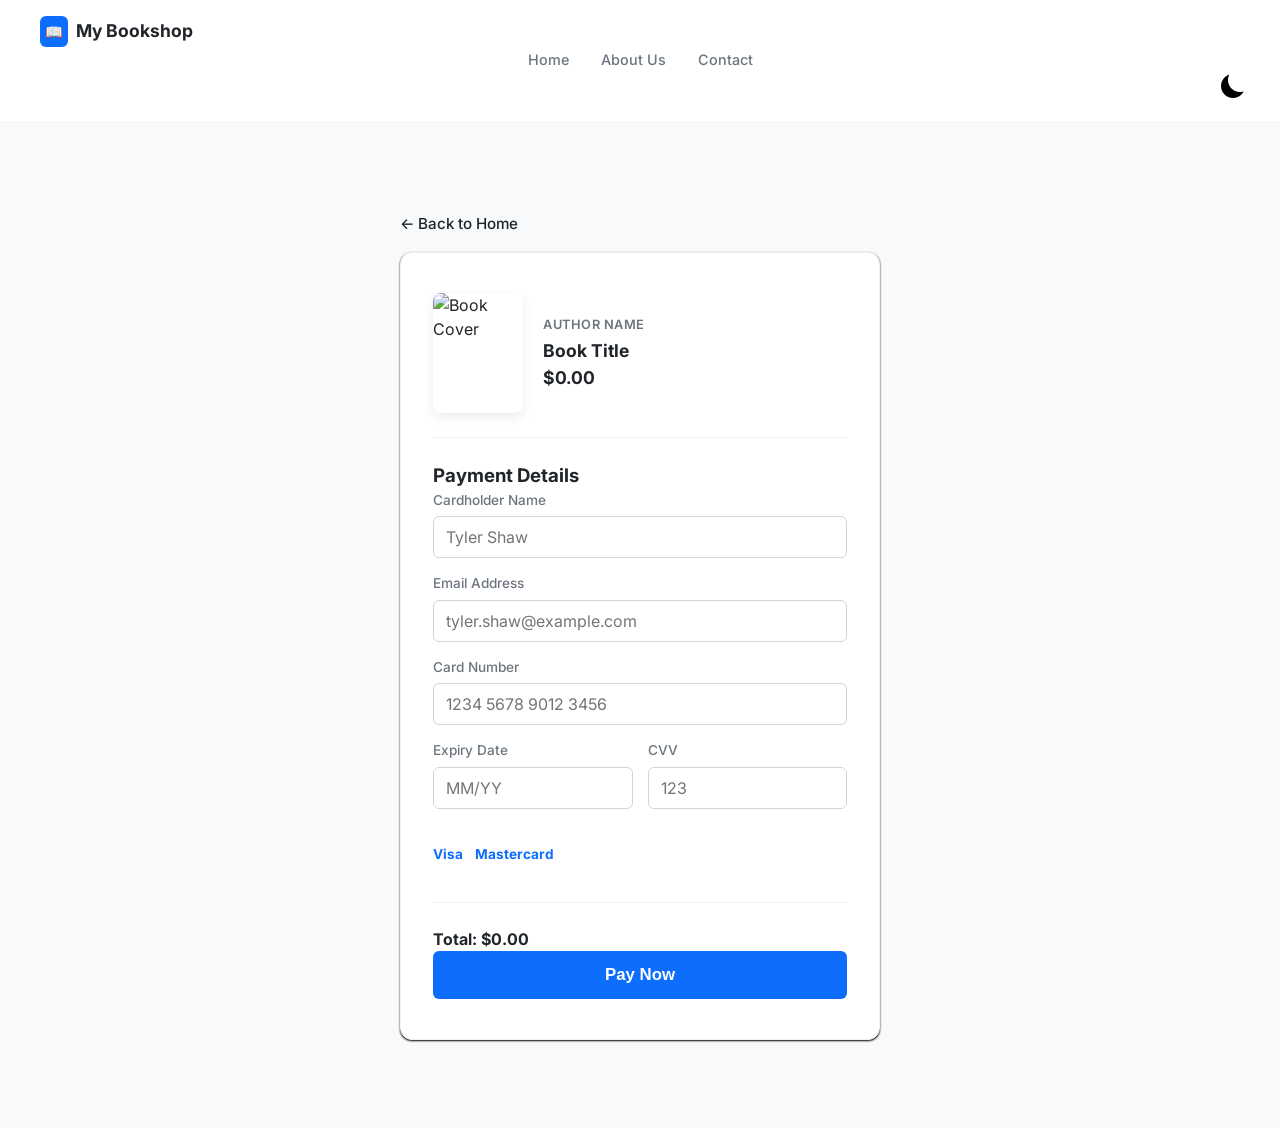
==== pay.html @ 0b6b0e74 "Add files via upload" ====
<!doctype html>
<html lang="en">

<head>
    <meta charset="UTF-8" />
    <meta name="viewport" content="width=device-width, initial-scale=1.0" />
    <title>My Bookshop</title>
    <link rel="stylesheet" href="style.css" />
    <link href="https://fonts.googleapis.com/css2?family=Inter:wght@400;500;600;700&display=swap" rel="stylesheet" />
</head>

<body>
    <a href="main-content" class="skip-link">Skip to main content</a>

    <header>
        <div class="Nav-container">
            <div class="logo">
                <span aria-hidden="true" class="logo-icon">📖</span> My Bookshop
            </div>
        </div>
        <nav aria-label="Main navigation">
            <ul class="nav-list">
                <li><a href="index.html" class="nav-link">Home</a></li>
                <li><a href="about.html" class="nav-link">About Us</a></li>
                <li><a href="contact.html" class="nav-link">Contact</a></li>
            </ul>
        </nav>
        <div class="header-right">
            <button class="icon-button" aria-label="Toggle dark mode">
                <img src="img/icons8-moon-30.png" alt="Toggle dark mode" />
            </button>
        </div>
    </header>
    <main id="main-content" class="payment-page">
        <div class="checkout-wrap">
            <div class="back-link">
                <a href="index.html" class="nav-link">← Back to Home</a>
            </div>
            <div class="checkout-head">

                <div class="checkout-card">
                    <div class="summary-details">
                        <img class="summary-img" id="summary-img" src="" alt="Book Cover" />
                        <div class="summary-txt">
                            <p class="author" id="checkout-author">Author Name</p>
                            <h2 class="checkout-title" id="checkout-title">Book Title</h2>
                            <span class="checkout-price" id="checkout-price">$0.00</span>
                        </div>
                    </div>

                    <hr class="divider"> <!-- using a hr to seperate the sections efficiently -->

                    <div class="payement-section">
                        <h3>Payment Details</h3>
                        <div id="error-message" class="error-message" aria-live="polite"></div>

                        <form id="payment-form">
                            <div class="form-group">
                                <label for="cardholder-name">Cardholder Name</label>
                                <input type="text" id="cardholder-name" name="cardholder-name" required
                                    placeholder="Tyler Shaw" />
                            </div>

                            <div class="form-group">
                                <label for="email">Email Address</label>
                                <input type="email" id="email" name="email" required
                                    placeholder="tyler.shaw@example.com" />
                            </div>

                            <div class="form-group">
                                <label for="card-number">Card Number</label>
                                <input type="text" id="card-number" name="card-number" required
                                    placeholder="1234 5678 9012 3456" maxlength="19" />
                                <!-- max length so the user cant enter anymore than 19 characters -->
                            </div>

                            <div class="form-row">
                                <div class="form-group">
                                    <label for="expiry-date">Expiry Date</label>
                                    <input type="text" id="expiry-date" name="expiry-date" required placeholder="MM/YY"
                                        maxlength="5" /> <!-- 'required'is to ensure the user fills this in-->
                                </div>

                                <div class="form-group">
                                        <label for="cvv">CVV</label>
                                        <input type="text" id="cvv" name="cvv" required placeholder="123" maxlength="3" />
                                </div>
                            </div>
                                <div class="card-brands" aria-hidden="true">
                                    <span class="card-brand">Visa</span>
                                    <span class="Mastercard-text">Mastercard</span>
                                </div>
                                <hr class="divider">

                                <div class="total">
                                    <span>Total:</span>
                                    <span id="total-price" class="total-price">$0.00</span>
                                </div>

                                <button type="submit" class="pay-btn">
                                    <span aria-hidden="true" class="cart-icon">Pay Now</span>
                                    
                                </button>
                        </form>
                    </div>
                </div>
            </div>

            
    </main>
<script src="script.js"></script>
</body>
</html>
---- style.css ----
/*variables*/
:root {
    /* Using root to define variables across the stylesheet */
    --primary-blue: #0d6efd;
    --primary-hover: #0b5ed7;
    --bg-color: #f8f9fa;
    --text-main: #212529;
    --text-muted: #6c757d;
    --card-bg: #ffffff;
    --border-color: #f0f0f0
}

* {
    box-sizing: border-box;
    margin: 0;
    padding: 0;
}

body {
    font-family: 'inter', sans-serif;
    background-color: var(--bg-color);
    color: var(--text-main);
    line-height: 1.5;
}

.skip-link {
    /* using this to make it accessible for keyboard users */
    position: absolute;
    top: -40px;
    left: 0;
    background-color: var(--primary-blue);
    color: white;
    padding: 8px;
    z-index: 100;
}

.skip-link:focus {
    /* this triggers once the user clicks the 'tab' key */
    top: 0;
}

/* header and nav */

header {
    background-color: var(--card-bg);
    border-bottom: 1px solid var(--border-color);
    padding: 1rem 2rem;
}

.Nav-container {
    max-width: 1200px;
    margin: 0 auto;
    display: flex;
    justify-content: space-between;
    align-items: center;
}

.logo {
    font-size: 1.1rem;
    font-weight: 700;
    display: flex;
    align-items: center;
    gap: 0.5rem;
    flex: 1;
}

.logo-icon {
    background-color: var(--primary-blue);
    color: white;
    padding: 0.3rem;
    border-radius: 6px;
    font-size: 0.9rem;
}

.nav-list {
    list-style: none;
    display: flex;
    gap: 2rem;
    flex: 2;
    justify-content: center;
}

.nav-link {
    text-decoration: none;
    color: var(--text-muted);
    font-weight: 500;
    font-size: 0.9rem;
    padding-bottom: 0.5rem;
    border-bottom: 2px solid transparent;
}

.nav-link:hover {
    color: var(--primary-blue);
    border-bottom-color: var(--primary-blue);
}

.header-right {
    flex: 1;
    display: flex;
    justify-content: flex-end;
}

.icon-button {
    background: none;
    border: none;
    font-size: 1.2rem;
    cursor: pointer;
    color: var(--text-muted)
}

/* main layout*/
main {
    max-width: 1000px;
    margin: 3rem auto;
    padding: 0 1.5rem;
}

.page-header {
    margin-bottom: 2.5rem;
}

.eyebrow {
    font-size: 0.75rem;
    font-weight: 600;
    color: var(--text-muted);
    text-transform: uppercase;
    margin-bottom: 0.05rem;
}

.page-header h1 {
    font-size: 2rem;
    font-weight: 700;
    margin-bottom: 0.5rem 0 1.5rem 0;
}

.search-container {
    display: flex;
    align-items: center;
    border: 1px solid var(--border-color);
    background-color: var(--card-bg);
    box-shadow: 0 4px 6px rgba(0, 0, 0, 0.05);
    border-radius: 6px;
    padding: 0.5rem 1rem;
    max-width: 400px;
    transition: border-color 0.5s ease, box-shadow 0.5s ease, border-color 0.5s ease;
}

.search-container:hover {
    border-color: var(--primary-blue);
    box-shadow: 0 6px 12px rgba(13, 110, 253, 0.1);
}

.search-container input {
    border: none;
    outline: none;
    padding-left: 0.5rem;
    width: 100%;
    font-family: inherit;
    font-size: 0.9rem;
    background-color: transparent;
    color: var(--text-main);
}

.search-icon {
    color: var(--text-muted);
    font-size: 0.9rem;
}

/* 2 column grid for the desktop view */
.book-grid {
    display: grid;
    grid-template-columns: repeat(2, 1fr);
    gap: 2rem;
}


.book-card {
    background-color: var(--card-bg);
    border-radius: 12px;
    border: 1px solid var(--border-color);
    display: flex;
    overflow: hidden;
    transition: transform 0.5s ease, box-shadow 0.5s ease;
    cursor: pointer;
}

.book-card:hover {
    transform: translateY(-8px);
    box-shadow: 0 12px 24px rgba(13, 110, 253, 0.15);
    border-color: var(--primary-blue);
}

.book-img {
    flex: 0 0 160px;
    background-color: #f8f9fa;
}

.book-img img {
    width: 100%;
    height: 100%;
    object-fit: cover;
}

.book-info {
    flex: 1;
    padding: 1.5rem;
    display: flex;
    flex-direction: column;
}

.author {
    font-size: 0.7rem;
    font-weight: 600;
    color: var(--text-muted);
    text-transform: uppercase;
    margin-bottom: 0.05rem;
    margin-top: 0.25rem;
}

.book-info h2 {
    font-size: 1.1rem;
    font-weight: 700;
    margin-bottom: 0.5rem;
}

.description {
    font-size: 0.85rem;
    color: var(--text-muted);
    margin-bottom: 1.5rem;
    flex-grow: 1;
    display: -webkit-box;
    line-clamp: 3;
    -webkit-line-clamp: 3;
    -webkit-box-orient: vertical;
    overflow: hidden;
    /* im using this to prevent the description from overflowing and ruining the layout */
}

/* bottom row of card */

.card-btm {
    display: flex;
    justify-content: space-between;
    align-items: center;
}

.price {
    font-size: 1rem;
    font-weight: 700;
    color: var(--text-main);
}

.buy-btn {
    background-color: var(--primary-blue);
    color: white;
    text-decoration: none;
    padding: 0.5rem 1rem;
    border-radius: 50px;
    font-weight: 600;
    font-size: 0.85rem;
    display: flex;
    align-items: center;
    gap: 0.4rem;
    transition: background-color 0.2s;
}

.buy-btn:hover {
    background-color: var(--primary-hover);
}

@media (max-width: 850px) {
    .book-grid {
        grid-template-columns: 1fr;
    }
}

@media (max-width: 500px) {
    .Nav-container {
        flex-direction: column;
        gap: 1rem;
    }

    .header-right {
        justify-content: center;
    }
}

/* checkout page */

.payment-page {
    display: flex;
    justify-content: center;
    padding: 40px 20px;
    background-color: var(--bg-color);
    min-height: 100vh;
}

.checkout-wrap {
    width: 100%;
    max-width: 480px;
}

.back-link {
    margin-bottom: 1rem;
}

.back-link a {
    text-decoration: none;
    color: var(--text-main);
    font-weight: 500;
    font-size: 0.95rem;
    transition: color 0.2s;
}

.back-link a:hover {
    color: var(--primary-blue);
}

.checkout-card {
    background-color: var(--card-bg);
    border: 1px solid var(--border-color);
    border-radius: 12px;
    padding: 2.5rem 2rem;
    box-shadow: 0 1px 2px rgba(0, 0, 0, 5);

}


.summary-details {
    display: flex;
    gap: 20px;
    align-items: center;
    margin-bottom: 10px;
}

.summary-img {
    width: 90px;
    height: 120px;
    object-fit: cover;
    border-radius: 8px;
    box-shadow: 0 4px 12px rgba(0, 0, 0, 0.08)
}

.summary-txt {
    display: flex;
    flex-direction: column;
    justify-content: center;
}

.summary-txt .author {
    font-size: 0.8rem;
    text-transform: uppercase;
    color: var(--text-muted);
    margin: 0 0 0.25rem 0;
    font-weight: 600;
    letter-spacing: 0.5px;
}

.summary-txt .checkout-price {
    font-size: 1.1rem;
    font-weight: 700;
    color: var(--text-main);
}

.summary-txt .checkout-title {
    font-size: 1.1rem;
    font-weight: 700;
    color: var(--text-main);
}

.divider {
    border: 0;
    height: 1px;
    background-color: var(--border-color);
    margin: 1.5rem 0;
}

.payment-section h3 {
    margin: 0 0 1.5rem 0;
    font-size: 1.15rem;
    color: var(--text-main);
}

.form-group {
    display: flex;
    flex-direction: column;
    margin-bottom: 15px;
}

.form-group label {
    font-size: 0.85rem;
    font-weight: 500;
    color: var(--text-muted);
    margin-bottom: 6px;
}

.form-group input {
    padding: 10px 12px;
    border: 1px solid #d1d5db;
    border-radius: 6px;
    font-size: 1rem;
    font-family: inherit;
    transition: border-color 0.2s, box-shadow 0.2s;
}

.form-row {
    display: flex;
    gap: 15px;
    align-items: center;
    margin-bottom: 1.25rem;
    width: 100%;
}

.form-group input:focus {
    border-color: var(--primary-blue);
    box-shadow: 0 0 0 3px var(--primary-blue);
}

.form-row .form-group {
    min-width: 0;
    flex: 1;
}

.card-brands {
    display: flex;
    gap: 0.75rem;
    padding-bottom: 0.85rem;
    font-size: 0.85rem;
    font-weight: 700;
    color: var(--primary-blue);
}

.Mastercard-text {
    color: var(--primary-blue);
    font-weight: 700;
}

.total {
    color: var(--text-main);
    font-weight: 700;
}

.pay-btn {
    width: 100%;
    padding: 0.9rem;
    background-color: var(--primary-blue);
    color: white;
    font-size: 1.05rem;
    font-weight: 600;
    border: none;
    border-radius: 6px;
    cursor: pointer;
    transition: background-color 0.2s;
}

.pay-btn:hover {
    background-color: var(--primary-hover);
}

.error-message {
    display: none;
    background-color: #fee2e2;
    color: #dc2626;
    padding: 0.75rem;
    border-radius: 6px;
    font-size: 0.9rem;
    font-weight: 500;
    margin-bottom: 1rem;
    text-align: center;
}

/* dark mode */

body.dark-mode {
    --bg-color: #111827;
    --card-bg: #1f2937;
    --text-main: #f9fafb;
    --text-muted: #9ca3af;
    --border-color: #374151;
}

body {
    transition: background-color 0.8s, color 0.8s ease;
}

.book-card,.checkout-card,header, .search-container:hover {
    transition: background-color 0.8s ease, border-color 0.8s ease;
}


/* success page */

.success-page {
    display: flex;
    justify-content: center;
    align-items: center;
    min-height: 50rem;
    padding: 10px 20px 10vh 20px;
    background-color: var(--bg-color);
}

.success-card {
    background-color: var(--card-bg);
    border: 1px solid var(--border-color);
    border-radius: 12px;
    padding: 3rem 2.5rem;
    text-align: center;
    max-width: 420px;
    width: 100%;
    box-shadow: 0 4px 20px rgba(0, 0, 0, 0.08);
}

.chck-img {
    width: 72px;
    height: 72px;
    object-fit: contain;
}

.success-card h1 {
    font-size: 1.5rem;
    color: var(--text-main);
    margin-bottom: 0.75rem;
}

.success-card .details {
    color: var(--text-muted);
    font-size: 0.95rem;
    margin-bottom: 2.5rem;
    line-height: 1.5;
}

.success-card .details strong {
    color: var(--text-main);
    font-weight: 700;
}

.home-link {
    display: block;
    width: 100%;
    background-color: var(--primary-blue);
    color: white;
    text-decoration: none;
    padding: 0.9rem;
    border-radius: 6px;
    transition: background-color 0.2s;
}

.home-link hover {
    background-color: var(--primary-hover)
}
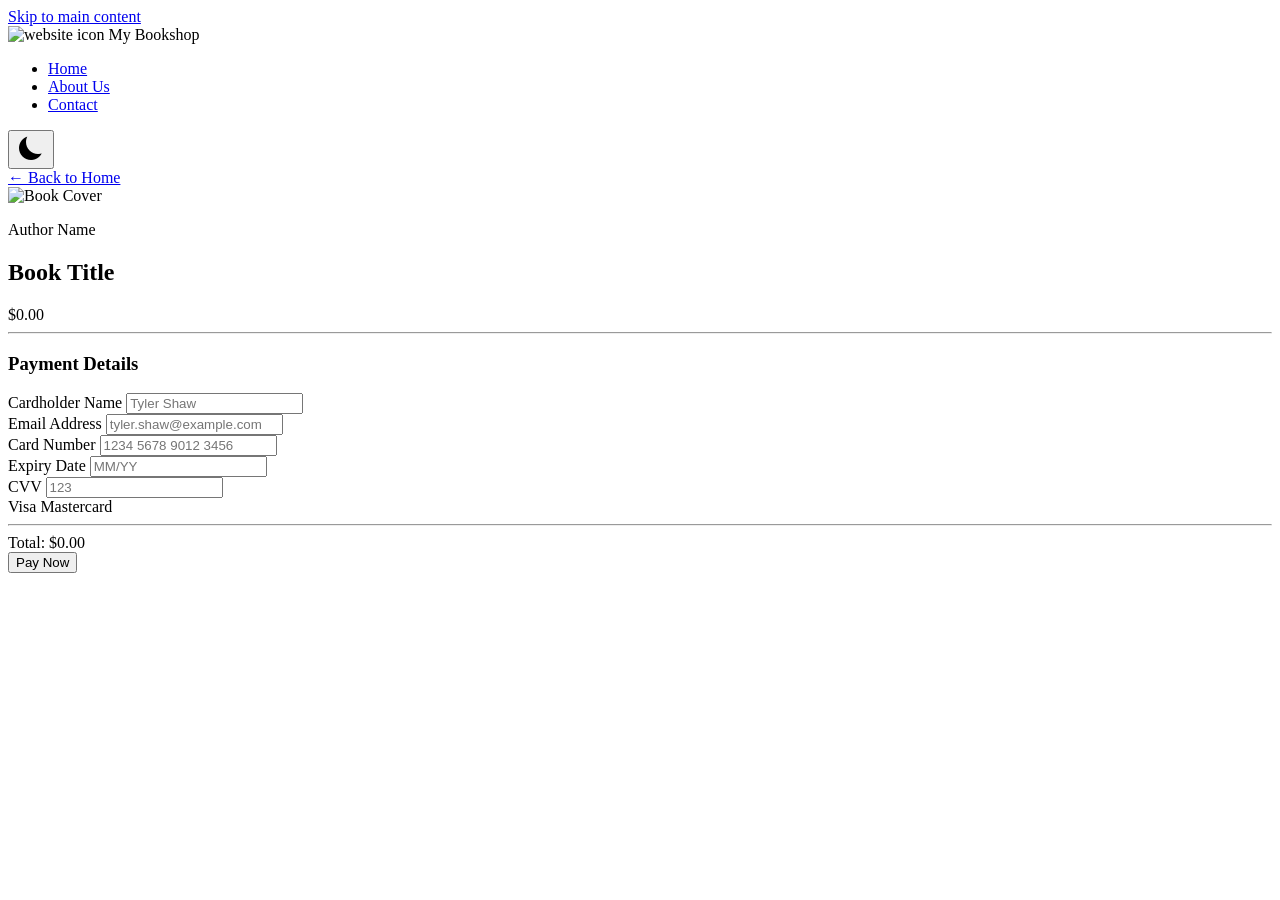
==== commit 4ce4ebcb: "Add files via upload" ====
--- a/pay.html
+++ b/pay.html
@@ -5,7 +5,7 @@
     <meta charset="UTF-8" />
     <meta name="viewport" content="width=device-width, initial-scale=1.0" />
     <title>My Bookshop</title>
-    <link rel="stylesheet" href="style.css" />
+    <link rel="stylesheet" href="css/style.css" />
     <link href="https://fonts.googleapis.com/css2?family=Inter:wght@400;500;600;700&display=swap" rel="stylesheet" />
 </head>
 
@@ -13,11 +13,12 @@
     <a href="main-content" class="skip-link">Skip to main content</a>
 
     <header>
-        <div class="Nav-container">
-            <div class="logo">
-                <span aria-hidden="true" class="logo-icon">📖</span> My Bookshop
-            </div>
-        </div>
+    <div class="Nav-container">
+      <div class="logo">
+          <img src="img/icons8-open-book-48.png" alt="website icon" class="logo-icon">
+          <span>My Bookshop</span>
+      </div>
+    </div>
         <nav aria-label="Main navigation">
             <ul class="nav-list">
                 <li><a href="index.html" class="nav-link">Home</a></li>
@@ -82,32 +83,33 @@
                                 </div>
 
                                 <div class="form-group">
-                                        <label for="cvv">CVV</label>
-                                        <input type="text" id="cvv" name="cvv" required placeholder="123" maxlength="3" />
+                                    <label for="cvv">CVV</label>
+                                    <input type="text" id="cvv" name="cvv" required placeholder="123" maxlength="3" />
                                 </div>
                             </div>
-                                <div class="card-brands" aria-hidden="true">
-                                    <span class="card-brand">Visa</span>
-                                    <span class="Mastercard-text">Mastercard</span>
-                                </div>
-                                <hr class="divider">
+                            <div class="card-brands" aria-hidden="true">
+                                <span class="card-brand">Visa</span>
+                                <span class="Mastercard-text">Mastercard</span>
+                            </div>
+                            <hr class="divider">
 
-                                <div class="total">
-                                    <span>Total:</span>
-                                    <span id="total-price" class="total-price">$0.00</span>
-                                </div>
+                            <div class="total">
+                                <span>Total:</span>
+                                <span id="total-price" class="total-price">$0.00</span>
+                            </div>
 
-                                <button type="submit" class="pay-btn">
-                                    <span aria-hidden="true" class="cart-icon">Pay Now</span>
-                                    
-                                </button>
+                            <button type="submit" class="pay-btn">
+                                <span aria-hidden="true" class="cart-icon">Pay Now</span>
+
+                            </button>
                         </form>
                     </div>
                 </div>
             </div>
 
-            
+
     </main>
-<script src="script.js"></script>
+    <script src="js/script.js"></script>
 </body>
+
 </html>
